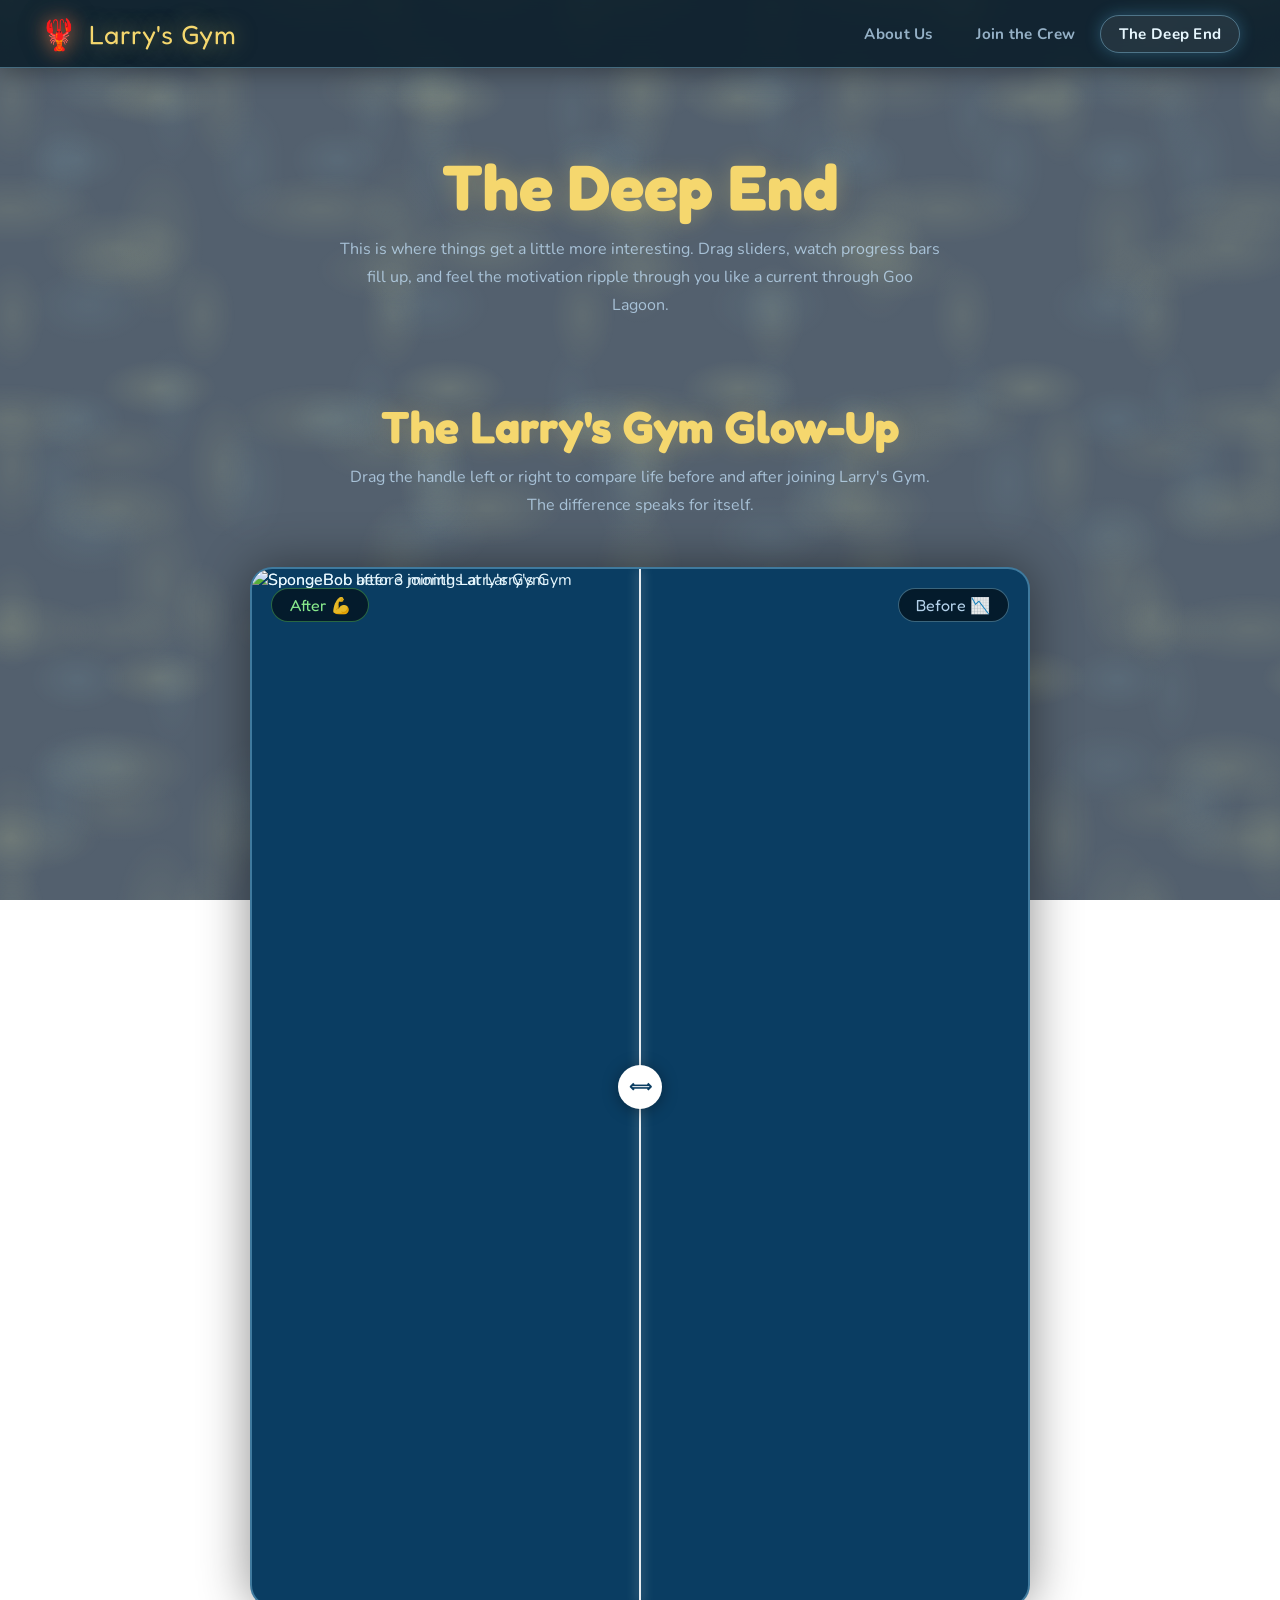
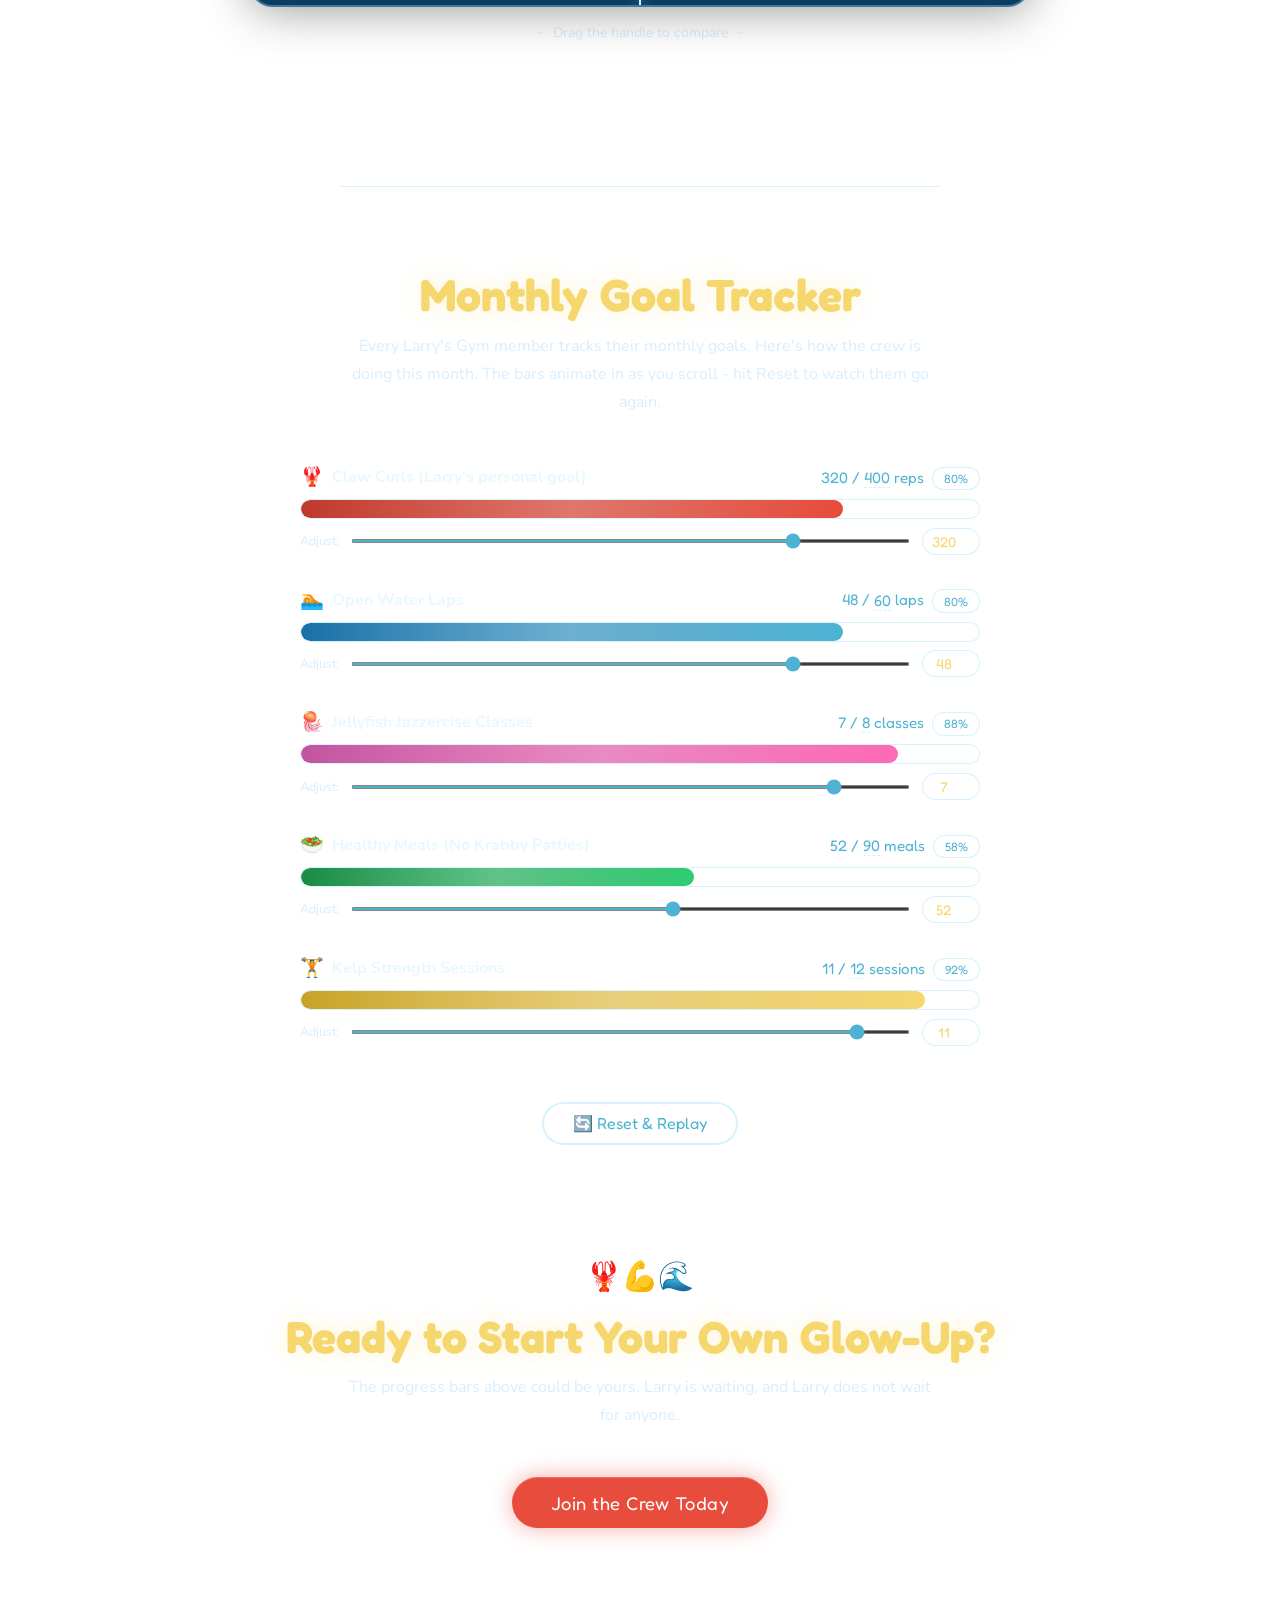
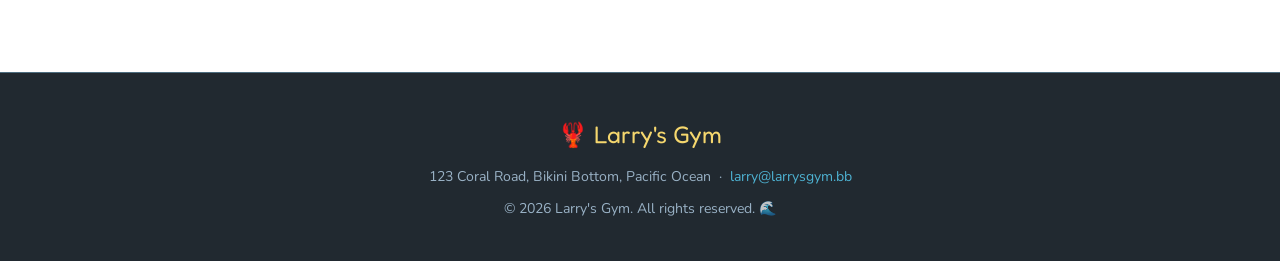
==== creativity.html @ 689e63f1 "Add files via upload" ====
<!DOCTYPE html>
<html lang="en">
<head>
  <meta charset="UTF-8">
  <meta name="viewport" content="width=device-width, initial-scale=1.0">
  <title>The Deep End: Larry's Gym</title>
  <link rel="stylesheet" href="styles.css">

  <!-- A couple of extra styles that only apply to this page -->
  <style>
    /* Workout-of-the-day card that pops in */
    .wod-card {
      background: var(--bubble-fill);
      border: 1px solid var(--bubble-border);
      border-radius: 20px;
      padding: 2rem;
      text-align: center;
      backdrop-filter: blur(12px);
      max-width: 500px;
      margin: 0 auto;
      transition: all 0.4s ease;
    }

    .wod-exercise {
      font-family: 'Fredoka One', cursive;
      font-size: 2rem;
      color: var(--sandy);
      margin: 1rem 0 0.5rem;
      text-shadow: 0 0 20px rgba(245,215,110,0.3);
    }

    .wod-desc {
      color: var(--text-muted);
      font-size: 0.95rem;
      line-height: 1.7;
    }

    .wod-reps {
      display: inline-block;
      margin-top: 0.75rem;
      padding: 0.4rem 1.4rem;
      border-radius: 50px;
      background: rgba(192,57,43,0.2);
      border: 1px solid rgba(231,76,60,0.4);
      color: var(--coral-soft);
      font-family: 'Fredoka One', cursive;
      font-size: 1rem;
    }

    /* Spinning Larry loader for the WOD reveal */
    .wod-loader {
      font-size: 3rem;
      animation: lobsterSpin 0.8s linear;
    }

    @keyframes lobsterSpin {
      from { transform: rotate(0deg); }
      to   { transform: rotate(360deg); }
    }

    /* Drag instruction text below the slider */
    .drag-hint {
      text-align: center;
      color: var(--text-muted);
      font-size: 0.88rem;
      margin-top: 1rem;
    }

    /* Section divider between the two features */
    .feature-divider {
      border: none;
      border-top: 1px solid var(--bubble-border);
      margin: 4rem auto;
      max-width: 600px;
    }
  </style>
</head>
<body>

  <!-- Caustic backwash overlay - same on every page -->
  <div class="caustic-layer" aria-hidden="true"></div>

  <!-- More jellyfish on the creativity page - it's the fun page, after all -->
  <div class="jellyfish-container" aria-hidden="true">

    <div class="jelly" style="left: 5%; animation-duration: 17s; animation-delay: 1s;">
      <svg width="48" height="76" viewBox="0 0 48 76" fill="none">
        <ellipse cx="24" cy="22" rx="21" ry="21" fill="rgba(255,105,180,0.25)" stroke="rgba(255,150,210,0.4)" stroke-width="1.2"/>
        <ellipse cx="17" cy="14" rx="8" ry="6" fill="rgba(255,180,220,0.16)" transform="rotate(-15 17 14)"/>
        <path d="M12 41 Q9  54 11 68" stroke="rgba(255,105,180,0.5)" stroke-width="1.2" fill="none" stroke-linecap="round"/>
        <path d="M17 43 Q14 57 16 73" stroke="rgba(255,130,200,0.4)" stroke-width="1.2" fill="none" stroke-linecap="round"/>
        <path d="M24 44 Q24 58 24 74" stroke="rgba(255,105,180,0.5)" stroke-width="1.2" fill="none" stroke-linecap="round"/>
        <path d="M31 43 Q34 57 32 73" stroke="rgba(255,130,200,0.4)" stroke-width="1.2" fill="none" stroke-linecap="round"/>
        <path d="M36 41 Q39 54 37 68" stroke="rgba(255,105,180,0.5)" stroke-width="1.2" fill="none" stroke-linecap="round"/>
      </svg>
    </div>

    <div class="jelly" style="left: 55%; animation-duration: 13s; animation-delay: 5s;">
      <svg width="66" height="104" viewBox="0 0 66 104" fill="none">
        <ellipse cx="33" cy="30" rx="30" ry="30" fill="rgba(100,180,255,0.2)" stroke="rgba(140,200,255,0.35)" stroke-width="1.5"/>
        <ellipse cx="23" cy="20" rx="12" ry="9" fill="rgba(180,220,255,0.12)" transform="rotate(-15 23 20)"/>
        <path d="M16 58 Q12 75 14 95"  stroke="rgba(100,180,255,0.45)" stroke-width="1.4" fill="none" stroke-linecap="round"/>
        <path d="M24 61 Q20 79 22 100" stroke="rgba(120,195,255,0.38)" stroke-width="1.4" fill="none" stroke-linecap="round"/>
        <path d="M33 62 Q33 80 33 102" stroke="rgba(100,180,255,0.45)" stroke-width="1.4" fill="none" stroke-linecap="round"/>
        <path d="M42 61 Q46 79 44 100" stroke="rgba(120,195,255,0.38)" stroke-width="1.4" fill="none" stroke-linecap="round"/>
        <path d="M50 58 Q54 75 52 95"  stroke="rgba(100,180,255,0.45)" stroke-width="1.4" fill="none" stroke-linecap="round"/>
      </svg>
    </div>

    <div class="jelly" style="left: 82%; animation-duration: 19s; animation-delay: 9s;">
      <svg width="40" height="62" viewBox="0 0 40 62" fill="none">
        <ellipse cx="20" cy="18" rx="18" ry="18" fill="rgba(180,120,255,0.22)" stroke="rgba(200,150,255,0.38)" stroke-width="1"/>
        <path d="M10 34 Q7  45 9  58"  stroke="rgba(180,120,255,0.48)" stroke-width="1" fill="none" stroke-linecap="round"/>
        <path d="M15 36 Q12 48 14 61" stroke="rgba(195,140,255,0.4)" stroke-width="1" fill="none" stroke-linecap="round"/>
        <path d="M20 37 Q20 49 20 62" stroke="rgba(180,120,255,0.48)" stroke-width="1" fill="none" stroke-linecap="round"/>
        <path d="M25 36 Q28 48 26 61" stroke="rgba(195,140,255,0.4)" stroke-width="1" fill="none" stroke-linecap="round"/>
        <path d="M30 34 Q33 45 31 58" stroke="rgba(180,120,255,0.48)" stroke-width="1" fill="none" stroke-linecap="round"/>
      </svg>
    </div>

    <div class="jelly" style="left: 28%; animation-duration: 22s; animation-delay: 14s;">
      <svg width="32" height="50" viewBox="0 0 32 50" fill="none">
        <ellipse cx="16" cy="14" rx="14" ry="14" fill="rgba(255,160,80,0.18)" stroke="rgba(255,190,120,0.32)" stroke-width="1"/>
        <path d="M8  27 Q6  36 7  46"  stroke="rgba(255,160,80,0.42)" stroke-width="1" fill="none" stroke-linecap="round"/>
        <path d="M12 28 Q10 38 12 48" stroke="rgba(255,175,100,0.35)" stroke-width="1" fill="none" stroke-linecap="round"/>
        <path d="M16 29 Q16 39 16 49" stroke="rgba(255,160,80,0.42)" stroke-width="1" fill="none" stroke-linecap="round"/>
        <path d="M20 28 Q22 38 20 48" stroke="rgba(255,175,100,0.35)" stroke-width="1" fill="none" stroke-linecap="round"/>
        <path d="M24 27 Q26 36 25 46" stroke="rgba(255,160,80,0.42)" stroke-width="1" fill="none" stroke-linecap="round"/>
      </svg>
    </div>

  </div>


  <!-- ===== NAVIGATION ===== -->
  <!-- "The Deep End" is the active page -->
  <nav class="navbar" aria-label="Main navigation">
    <a href="index.html" class="nav-logo" aria-label="Larry's Gym Home">
      <span class="nav-lobster" aria-hidden="true">🦞</span>
      Larry's Gym
    </a>
    <ul class="nav-links" role="list">
      <li><a href="index.html">About Us</a></li>
      <li><a href="registration.html">Join the Crew</a></li>
      <li><a href="creativity.html" class="active" aria-current="page">The Deep End</a></li>
    </ul>
  </nav>


  <main>

    <!-- Page header -->
    <section class="page-section" style="padding-bottom: 1rem; text-align: center;">
      
      <h1 class="section-title" style="font-size: clamp(2.4rem, 6vw, 4rem);">
        The Deep End
      </h1>
      <p class="section-desc">
        This is where things get a little more interesting. Drag sliders, 
        watch progress bars fill up, and feel the motivation ripple through you 
        like a current through Goo Lagoon.
      </p>
    </section>


    <!-- =====================================================
         FEATURE 1: BEFORE & AFTER COMPARISON SLIDER
         
         A draggable divider splits the view between a "before"
         image (out-of-shape fish) and an "after" image (ripped 
         fish post-Larry's-Gym). The user drags the handle to 
         reveal more of one side or the other.
         
         JavaScript handles: mousedown/touchstart events on the 
         container, calculating the cursor X position as a percent 
         of container width, and updating the clip-path on the 
         "after" panel in real time.
         ===================================================== -->
    <section class="page-section" style="padding-top: 1rem;">
      <div class="comparison-section" aria-label="Before and after comparison slider">

        
        <h2 class="section-title">The Larry's Gym Glow-Up</h2>
        <p class="section-desc">
          Drag the handle left or right to compare life before and after 
          joining Larry's Gym. The difference speaks for itself.
        </p>

        <!-- The comparison container - JS listens to mouse/touch events on this -->
        <div class="comparison-container" id="comparison-container"
          role="img"
          aria-label="Before and after gym transformation. Drag the handle to compare">

          <!-- BEFORE - full background, always visible underneath the after panel -->
          <div class="comparison-panel-before">
            <img src="images/before.png"
              alt="SpongeBob before joining Larry's Gym"
              draggable="false">
          </div>

          <!-- AFTER - overlays from the left; JS adjusts its width and the img's
               pixel width to the container's full width so it never squishes -->
          <div class="comparison-panel-after" id="panel-after">
            <img src="images/after.png"
              id="after-img"
              alt="SpongeBob after 3 months at Larry's Gym"
              draggable="false">
          </div>

          <!-- Labels: after=left (revealed side), before=right (hidden side) -->
          <span class="compare-label label-after"  aria-hidden="true">After 💪</span>
          <span class="compare-label label-before" aria-hidden="true">Before 📉</span>

          <!-- Zero-width handle div - the visible line and circle come from
               ::before and the child .compare-grip respectively -->
          <div class="compare-handle" id="compare-handle" aria-hidden="true">
            <div class="compare-grip">⟺</div>
          </div>

        </div><!-- end .comparison-container -->

        <p class="drag-hint" aria-hidden="true">
          ← Drag the handle to compare →
        </p>

      </div>
    </section>


    <hr class="feature-divider" aria-hidden="true">


    <!-- =====================================================
         FEATURE 2: ANIMATED PROGRESS TRACKER
         
         A set of goal-tracking progress bars that animate in 
         when the user scrolls them into view (IntersectionObserver).
         
         Each bar represents a monthly fitness goal for a 
         fictional gym member. The fill transitions from 0% to 
         the target percentage using CSS transitions triggered 
         by a JS class toggle.
         
         There's also a "Reset & Replay" button that clears the 
         bars back to 0 and re-triggers the animation - this is 
         required to demonstrate DOM manipulation and loops.
         ===================================================== -->
    <section class="page-section" style="padding-top: 1rem;">

      
      <h2 class="section-title">Monthly Goal Tracker</h2>
      <p class="section-desc">
        Every Larry's Gym member tracks their monthly goals. Here's how 
        the crew is doing this month. The bars animate in as you scroll - 
        hit Reset to watch them go again.
      </p>

      <!-- JS builds all the progress items dynamically from the goals array
           in creativity.js. Each item gets a bar, a slider, and a number input.
           We just need an empty container and the reset button here. -->
      <div class="progress-container" id="progress-container">
        <!-- Items injected here by creativity.js -->

        <div style="text-align: center; margin-top: 1rem;">
          <button class="restart-btn" id="reset-progress"
            aria-label="Reset all goals to zero and replay the animation">
            🔄 Reset &amp; Replay
          </button>
        </div>

      </div><!-- end .progress-container -->

    </section>


    <!-- A little call-to-action at the bottom of the fun page -->
    <section class="page-section" style="text-align: center; padding-top: 2rem;">
      <p style="font-size: 1.8rem; margin-bottom: 0.8rem;" aria-hidden="true">🦞💪🌊</p>
      <h2 class="section-title">Ready to Start Your Own Glow-Up?</h2>
      <p class="section-desc">
        The progress bars above could be yours. Larry is waiting, and Larry does not wait for anyone.
      </p>
      <a href="registration.html" class="btn-primary">Join the Crew Today</a>
    </section>

  </main>


  <!-- ===== FOOTER ===== -->
  <footer>
    <p class="footer-brand">🦞 Larry's Gym</p>
    <p>123 Coral Road, Bikini Bottom, Pacific Ocean &nbsp;·&nbsp;
       <a href="mailto:larry@larrysgym.bb">larry@larrysgym.bb</a>
    </p>
    <p style="margin-top: 0.4rem;">© 2026 Larry's Gym. All rights reserved. 🌊</p>
  </footer>

  <!-- External script handles the comparison slider and progress bars -->
  <script src="creativity.js"></script>

</body>
</html>
---- styles.css ----
/* ============================================================
   Larry's Gym — Main Stylesheet
   CST 2309 Final Project | Wireframe Version
   
   Bikini Bottom's most beloved gym, brought to the web.
   Built around an underwater aesthetic: deep blues, sandy
   yellows, coral reds, and that famous SpongeBob shimmer.
   ============================================================ */

/* Google Fonts — Fredoka One is round & bubbly (perfect for
   a gym that lives on the ocean floor), Nunito keeps body
   text friendly and easy to read */
@import url('https://fonts.googleapis.com/css2?family=Fredoka+One&family=Nunito:wght@400;600;700;800&display=swap');

/* ---- CSS Variables (our color palette) ---- */
:root {
  --ocean-dark:    #041824;
  --ocean-mid:     #0a3d62;
  --ocean-blue:    #1a6fa8;
  --ocean-glow:    #4eb3d3;
  --ocean-surface: #0d5b8a;

  /* Bubble effect colors — glassy, translucent */
  --bubble-fill:   rgba(255, 255, 255, 0.07);
  --bubble-border: rgba(150, 220, 255, 0.38);
  --bubble-glow:   rgba(100, 200, 255, 0.28);

  /* Sandy seafloor tones */
  --sandy:         #f5d76e;
  --sandy-dark:    #c9a227;

  /* Larry's signature lobster red + coral accent */
  --larry-red:     #c0392b;
  --coral:         #e74c3c;
  --coral-soft:    #ff8a65;

  /* Kelp green for accents & progress bars */
  --kelp:          #27ae60;
  --kelp-light:    #2ecc71;

  /* Jellyfish pink for the floating decorations */
  --jelly-pink:    #ff69b4;

  /* Text */
  --text-light:    #e8f8ff;
  --text-muted:    rgba(200, 230, 255, 0.72);

  --nav-h: 68px;
}

/* ---- Reset ---- */
*, *::before, *::after {
  margin: 0;
  padding: 0;
  box-sizing: border-box;
}

/* ---- Base body — background.jpg is the SpongeBob underwater pattern ---- */
body {
  font-family: 'Nunito', sans-serif;
  /* The background image tiles/covers the whole page */
  background: url('images/background.jpg') center / cover fixed;
  color: var(--text-light);
  min-height: 100vh;
  overflow-x: hidden;
  position: relative;
}

/* Dark blue overlay so the bright background doesn't fight the text.
   Tinted blue to keep the underwater feel alive. */
body::before {
  content: '';
  position: fixed;
  inset: 0;
  background: rgba(2, 22, 42, 0.68);
  z-index: -3;
}

/* =============================================================
   CAUSTIC LIGHT ("BACKWASH") OVERLAY
   Toned down slightly since the background image already
   provides the underwater atmosphere.
   ============================================================= */
.caustic-layer {
  position: fixed;
  inset: 0;
  pointer-events: none;
  z-index: -1;
  overflow: hidden;
}

/* First layer — warm yellow caustic spots */
.caustic-layer::before {
  content: '';
  position: absolute;
  inset: -60%;
  background-image:
    radial-gradient(ellipse 90px 45px,  rgba(255, 255, 170, 0.12) 0%, transparent 65%),
    radial-gradient(ellipse 55px 110px, rgba(255, 255, 170, 0.08) 0%, transparent 65%),
    radial-gradient(ellipse 120px 60px, rgba(255, 255, 170, 0.10) 0%, transparent 65%),
    radial-gradient(ellipse 70px 130px, rgba(255, 255, 170, 0.07) 0%, transparent 65%),
    radial-gradient(ellipse 140px 55px, rgba(255, 255, 170, 0.09) 0%, transparent 65%),
    radial-gradient(ellipse 50px 85px,  rgba(255, 255, 170, 0.08) 0%, transparent 65%),
    radial-gradient(ellipse 100px 50px, rgba(255, 255, 170, 0.06) 0%, transparent 65%);
  background-size:
    290px 290px, 210px 370px, 370px 260px,
    240px 340px, 310px 210px, 190px 300px, 260px 180px;
  background-position:
    8%  12%, 42% 28%, 74%  8%,
    22% 58%, 62% 72%, 84% 42%, 50% 90%;
  animation: causticDrift 16s ease-in-out infinite alternate;
}

/* Second layer — cool blue caustic spots (layered for depth) */
.caustic-layer::after {
  content: '';
  position: absolute;
  inset: -60%;
  background-image:
    radial-gradient(ellipse 75px 50px,  rgba(180, 240, 255, 0.07) 0%, transparent 65%),
    radial-gradient(ellipse 60px 100px, rgba(180, 240, 255, 0.05) 0%, transparent 65%),
    radial-gradient(ellipse 95px 60px,  rgba(180, 240, 255, 0.06) 0%, transparent 65%),
    radial-gradient(ellipse 45px 90px,  rgba(180, 240, 255, 0.04) 0%, transparent 65%);
  background-size: 260px 260px, 190px 320px, 340px 230px, 200px 290px;
  background-position: 28% 18%, 64% 52%, 14% 68%, 78% 30%;
  animation: causticDrift 11s ease-in-out infinite alternate-reverse;
}

@keyframes causticDrift {
  0%   { transform: translate(0,     0)    rotate(0deg);    }
  20%  { transform: translate(-1.5%, 1.2%) rotate( 0.4deg); }
  40%  { transform: translate( 1.2%,-1.8%) rotate(-0.3deg); }
  60%  { transform: translate(-0.8%, 2.1%) rotate( 0.6deg); }
  80%  { transform: translate( 1.8%,-0.9%) rotate(-0.5deg); }
  100% { transform: translate(-1%,   1.5%) rotate( 0.3deg); }
}

/* =============================================================
   JELLYFISH — floating background decorations
   Each jellyfish rises from the bottom at a different speed
   and horizontal position for a natural, scattered look.
   ============================================================= */
.jellyfish-container {
  position: fixed;
  inset: 0;
  pointer-events: none;
  z-index: 0;
  overflow: hidden;
}

.jelly {
  position: absolute;
  bottom: -150px;
  opacity: 0;
  animation: jellyFloat linear infinite;
}

.jelly svg {
  filter: drop-shadow(0 0 10px var(--jelly-pink));
  animation: jellyPulse ease-in-out infinite;
}

/* Each jelly gets a unique speed/delay/position via inline style */
@keyframes jellyFloat {
  0%   { transform: translateY(0)    translateX(0);    opacity: 0;   }
  5%   {                                               opacity: 0.65;}
  25%  { transform: translateY(-25vh) translateX(18px);              }
  50%  { transform: translateY(-50vh) translateX(-12px);             }
  75%  { transform: translateY(-75vh) translateX(15px);              }
  95%  {                                               opacity: 0.5; }
  100% { transform: translateY(-110vh) translateX(0);  opacity: 0;   }
}

/* The bell of the jellyfish gently contracts */
@keyframes jellyPulse {
  0%, 100% { transform: scaleY(1);    }
  50%       { transform: scaleY(0.88);}
}

/* ---- NAVIGATION ---- */
.navbar {
  position: fixed;
  top: 0;
  left: 0;
  right: 0;
  height: var(--nav-h);
  background: rgba(4, 24, 36, 0.82);
  backdrop-filter: blur(14px);
  -webkit-backdrop-filter: blur(14px);
  border-bottom: 1px solid var(--bubble-border);
  display: flex;
  align-items: center;
  justify-content: space-between;
  padding: 0 2.5rem;
  z-index: 200;
  box-shadow: 0 4px 24px rgba(0, 0, 0, 0.35);
}

.nav-logo {
  display: flex;
  align-items: center;
  gap: 0.65rem;
  text-decoration: none;
  color: var(--sandy);
  font-family: 'Fredoka One', cursive;
  font-size: 1.65rem;
  letter-spacing: 0.5px;
  text-shadow: 0 0 22px rgba(245, 215, 110, 0.5);
}

/* Larry the Lobster emoji bounces gently */
.nav-lobster {
  font-size: 1.9rem;
  filter: drop-shadow(0 0 8px rgba(192, 57, 43, 0.6));
  display: inline-block;
  animation: lobsterBounce 3.5s ease-in-out infinite;
}

@keyframes lobsterBounce {
  0%, 100% { transform: translateY(0)   rotate(-6deg); }
  50%       { transform: translateY(-4px) rotate( 6deg); }
}

.nav-links {
  display: flex;
  gap: 0.4rem;
  list-style: none;
}

.nav-links a {
  color: var(--text-muted);
  text-decoration: none;
  font-weight: 700;
  font-size: 0.95rem;
  padding: 0.5rem 1.1rem;
  border-radius: 50px;
  border: 1px solid transparent;
  transition: all 0.3s ease;
  letter-spacing: 0.3px;
}

.nav-links a:hover,
.nav-links a.active {
  color: var(--text-light);
  border-color: var(--bubble-border);
  background: var(--bubble-fill);
  box-shadow: 0 0 16px var(--bubble-glow);
}

/* ---- MAIN WRAPPER ---- */
main {
  position: relative;
  z-index: 1;
  padding-top: var(--nav-h);
}

/* ---- HERO SECTION ---- */
.hero {
  min-height: 88vh;
  display: flex;
  flex-direction: column;
  align-items: center;
  justify-content: center;
  text-align: center;
  padding: 4rem 2rem 5rem;
  position: relative;
}

.hero-eyebrow {
  font-family: 'Fredoka One', cursive;
  font-size: 1.15rem;
  color: var(--ocean-glow);
  letter-spacing: 2px;
  margin-bottom: 0.75rem;
  text-shadow: 0 0 20px rgba(78, 179, 211, 0.5);
}

.hero-title {
  font-family: 'Fredoka One', cursive;
  font-size: clamp(3.8rem, 9vw, 7.5rem);
  line-height: 0.95;
  color: var(--sandy);
  text-shadow:
    0 0 50px rgba(245, 215, 110, 0.45),
    4px  4px 0 rgba(201, 162, 39,  0.8),
    8px  8px 0 rgba(140, 110, 15,  0.45),
    12px 12px 0 rgba(80,  60,  5,  0.2);
  margin-bottom: 1.2rem;
  letter-spacing: 1px;
}

.hero-sub {
  font-size: clamp(1rem, 2.5vw, 1.25rem);
  color: var(--text-muted);
  max-width: 580px;
  margin: 0 auto 2.5rem;
  line-height: 1.85;
}

.hero-buttons {
  display: flex;
  gap: 1rem;
  flex-wrap: wrap;
  justify-content: center;
}

/* ---- BUTTONS ---- */
.btn-primary {
  display: inline-block;
  padding: 0.9rem 2.4rem;
  background: var(--coral);
  color: #fff;
  font-family: 'Fredoka One', cursive;
  font-size: 1.15rem;
  letter-spacing: 0.5px;
  text-decoration: none;
  border: none;
  border-radius: 50px;
  cursor: pointer;
  transition: all 0.3s ease;
  box-shadow:
    0 0 22px rgba(231, 76, 60, 0.45),
    inset 0 1px 0 rgba(255, 255, 255, 0.18);
}

.btn-primary:hover {
  transform: translateY(-3px) scale(1.03);
  box-shadow: 0 10px 32px rgba(231, 76, 60, 0.55);
  background: #e85c4a;
}

.btn-secondary {
  display: inline-block;
  padding: 0.85rem 2rem;
  background: var(--bubble-fill);
  color: var(--text-light);
  font-family: 'Fredoka One', cursive;
  font-size: 1.1rem;
  text-decoration: none;
  border: 2px solid var(--bubble-border);
  border-radius: 50px;
  cursor: pointer;
  transition: all 0.3s ease;
  backdrop-filter: blur(6px);
}

.btn-secondary:hover {
  transform: translateY(-3px);
  background: rgba(78, 179, 211, 0.14);
  border-color: var(--ocean-glow);
  box-shadow: 0 0 22px var(--bubble-glow);
}

/* ---- SECTIONS ---- */
.page-section {
  padding: 5rem 2rem;
  max-width: 1200px;
  margin: 0 auto;
  position: relative;
}

.section-label {
  font-family: 'Fredoka One', cursive;
  font-size: 0.9rem;
  color: var(--ocean-glow);
  letter-spacing: 3px;
  text-align: center;
  text-transform: uppercase;
  margin-bottom: 0.4rem;
  opacity: 0.8;
}

.section-title {
  font-family: 'Fredoka One', cursive;
  font-size: clamp(2rem, 4vw, 2.8rem);
  color: var(--sandy);
  text-align: center;
  margin-bottom: 0.6rem;
  text-shadow: 0 0 24px rgba(245, 215, 110, 0.3);
}

.section-desc {
  text-align: center;
  color: var(--text-muted);
  font-size: 1rem;
  max-width: 600px;
  margin: 0 auto 3rem;
  line-height: 1.75;
}

/* Wavy separator */
.wave-sep {
  text-align: center;
  color: var(--bubble-border);
  font-size: 1.4rem;
  letter-spacing: 6px;
  margin: 0 auto 1.5rem;
  user-select: none;
}

/* ---- CARDS ---- */
.card-grid {
  display: grid;
  grid-template-columns: repeat(auto-fit, minmax(240px, 1fr));
  gap: 1.4rem;
}

.card {
  background: var(--bubble-fill);
  border: 1px solid var(--bubble-border);
  border-radius: 20px;
  padding: 2rem 1.75rem;
  backdrop-filter: blur(10px);
  -webkit-backdrop-filter: blur(10px);
  position: relative;
  overflow: hidden;
  transition: transform 0.3s ease, box-shadow 0.3s ease, border-color 0.3s ease;
}

/* Decorative bubble in the corner of each card */
.card::before {
  content: '';
  position: absolute;
  top: -35px;
  right: -35px;
  width: 90px;
  height: 90px;
  border-radius: 50%;
  border: 1px solid var(--bubble-border);
  opacity: 0.45;
}

.card::after {
  content: '';
  position: absolute;
  top: -15px;
  right: -15px;
  width: 45px;
  height: 45px;
  border-radius: 50%;
  border: 1px solid var(--bubble-border);
  opacity: 0.3;
}

.card:hover {
  transform: translateY(-8px);
  border-color: rgba(200, 240, 255, 0.55);
  box-shadow: 0 16px 44px rgba(0, 0, 0, 0.3), 0 0 32px var(--bubble-glow);
}

.card-icon {
  font-size: 2.8rem;
  margin-bottom: 1rem;
  display: block;
  filter: drop-shadow(0 2px 8px rgba(0,0,0,0.3));
}

.card h3 {
  font-family: 'Fredoka One', cursive;
  font-size: 1.35rem;
  color: var(--ocean-glow);
  margin-bottom: 0.65rem;
}

.card p {
  color: var(--text-muted);
  line-height: 1.75;
  font-size: 0.92rem;
}

/* ---- STAFF CARDS ---- */
.staff-grid {
  display: grid;
  grid-template-columns: repeat(auto-fit, minmax(210px, 1fr));
  gap: 1.4rem;
}

.staff-card {
  background: var(--bubble-fill);
  border: 1px solid var(--bubble-border);
  border-radius: 20px;
  padding: 2rem 1.5rem;
  text-align: center;
  backdrop-filter: blur(10px);
  transition: transform 0.3s ease, box-shadow 0.3s ease;
}

.staff-card:hover {
  transform: translateY(-6px);
  box-shadow: 0 12px 36px rgba(0, 0, 0, 0.3);
}

.staff-avatar {
  width: 96px;
  height: 96px;
  border-radius: 50%;
  margin: 0 auto 1rem;
  background: rgba(10, 61, 98, 0.7);
  border: 3px solid var(--larry-red);
  box-shadow: 0 0 22px rgba(192, 57, 43, 0.4);
  display: flex;
  align-items: center;
  justify-content: center;
  font-size: 3.2rem;
}

.staff-card h3 {
  font-family: 'Fredoka One', cursive;
  color: var(--ocean-glow);
  font-size: 1.25rem;
  margin-bottom: 0.3rem;
}

.staff-role {
  color: var(--sandy);
  font-size: 0.8rem;
  font-weight: 700;
  letter-spacing: 1.2px;
  text-transform: uppercase;
  margin-bottom: 0.75rem;
}

.staff-card p {
  color: var(--text-muted);
  font-size: 0.88rem;
  line-height: 1.65;
}

/* ---- GALLERY PLACEHOLDERS ---- */
.gallery-grid {
  display: grid;
  grid-template-columns: repeat(auto-fit, minmax(200px, 1fr));
  gap: 1.2rem;
}

.gallery-item {
  background: var(--bubble-fill);
  border: 1px dashed var(--bubble-border);
  border-radius: 16px;
  min-height: 160px;
  display: flex;
  flex-direction: column;
  align-items: center;
  justify-content: center;
  gap: 0.6rem;
  color: var(--text-muted);
  font-size: 0.88rem;
  text-align: center;
  padding: 1rem;
}

.gallery-item span:first-child { font-size: 3.5rem; }

/* Gallery images are clickable to enlarge */
.gallery-item img {
  cursor: zoom-in;
  transition: transform 0.25s ease, box-shadow 0.25s ease;
}

.gallery-item img:hover {
  transform: scale(1.03);
  box-shadow: 0 8px 30px rgba(0, 0, 0, 0.5);
}

/* Lightbox overlay */
.lightbox-overlay {
  display: none;
  position: fixed;
  inset: 0;
  background: rgba(0, 0, 0, 0.92);
  z-index: 500;
  align-items: center;
  justify-content: center;
  cursor: zoom-out;
  padding: 2rem;
}

.lightbox-overlay.open { display: flex; }

.lightbox-overlay img {
  max-width: 90vw;
  max-height: 88vh;
  object-fit: contain;
  border-radius: 14px;
  box-shadow: 0 0 80px rgba(0, 0, 0, 0.8);
  cursor: default;
}

.lightbox-close {
  position: absolute;
  top: 1.2rem;
  right: 1.8rem;
  background: none;
  border: none;
  color: rgba(255, 255, 255, 0.8);
  font-size: 2.8rem;
  line-height: 1;
  cursor: pointer;
  transition: color 0.2s;
}

.lightbox-close:hover { color: #fff; }

/* ======================================================
   REGISTRATION FORM — BIG BUBBLE + INNER BUBBLES
   
   The outer container is one large rounded bubble shape —
   thick glassy border, shine highlight at the top, the 
   whole thing. Inside it, every single field group sits in
   its own smaller bubble. The label lives at the top of 
   that inner bubble, and the input sits below it with just
   a faint separator line. Hover/focus on a field-bubble 
   makes it glow like bioluminescence.
   ====================================================== */

/* THE BIG CIRCULAR BUBBLE — the whole form lives inside a perfect circle.
   Upsized so there's comfortable breathing room for all fields. */
.form-bubble-wrap {
  width: min(1000px, 94vw); /* Widened to ensure the oval has room for the content */
  border-radius: 50%; /* This creates the perfect oval/ellipse when width and height differ */
  overflow: hidden;
  /* Increased horizontal padding so form fields and errors don't hit the curved edges */
  padding: 7rem 15rem; 
  background: rgba(8, 38, 68, 0.62);
  border: 2.5px solid rgba(160, 230, 255, 0.52);
  margin: 0 auto;
  backdrop-filter: blur(28px);
  -webkit-backdrop-filter: blur(28px);
  position: relative;
  box-shadow:
    0 30px 80px rgba(0, 0, 0, 0.45),
    0 0 70px rgba(78, 179, 211, 0.14),
    inset 0 4px 0 rgba(255, 255, 255, 0.16),
    inset 0 -4px 0 rgba(100, 200, 255, 0.09);
}

/* Adjusted the top-left glare to follow the new sweeping curve of the oval */
.form-bubble-wrap::before {
  content: '';
  position: absolute;
  top: 45px;
  left: 100px;
  width: 220px;
  height: 70px;
  background: radial-gradient(
    ellipse,
    rgba(255, 255, 255, 0.22) 0%,
    transparent 68%
  );
  border-radius: 50%;
  transform: rotate(-12deg);
  pointer-events: none;
}

/* Adjusted the bottom-right glare for the oval */
.form-bubble-wrap::after {
  content: '';
  position: absolute;
  bottom: 45px;
  right: 100px;
  width: 90px;
  height: 40px;
  background: radial-gradient(
    ellipse,
    rgba(100, 200, 255, 0.14) 0%,
    transparent 70%
  );
  border-radius: 50%;
  pointer-events: none;
}

@keyframes bubbleFloat {
  0%, 100% { transform: translateY(0) scale(1);    }
  50%       { transform: translateY(-8px) scale(1.02); }
}
/* Form title area — compact so everything fits in the circle */
.form-header {
  margin-bottom: 1.2rem;
  text-align: center;
}

.form-header h2 {
  font-family: 'Fredoka One', cursive;
  font-size: 1.6rem;
  color: var(--sandy);
  text-shadow: 0 0 24px rgba(245, 215, 110, 0.3);
  margin-bottom: 0.2rem;
}

.form-header p {
  color: var(--text-muted);
  font-size: 0.82rem;
}

/* ---- THE INNER FIELD ITEMS ---- */
/* Each label + input pair. No wrapper bubble — the inputs
   themselves are the circles now. */
.form-field {
  margin-bottom: 0.75rem;
}

.form-field label {
  display: block;
  font-weight: 700;
  color: var(--ocean-glow);
  font-size: 0.8rem;
  letter-spacing: 0.3px;
  margin-bottom: 0.28rem;
  padding-left: 0.9rem;
}

/* Pill/circle inputs — each field is its own little bubble */
.bubble-input,
.bubble-select {
  width: 100%;
  padding: 0.62rem 1.2rem;
  background: rgba(255, 255, 255, 0.09);
  border: 1.5px solid rgba(140, 215, 255, 0.38);
  border-radius: 50px;   /* Full pill = circle bubble shape */
  color: var(--text-light);
  font-family: 'Nunito', sans-serif;
  font-size: 0.92rem;
  outline: none;
  transition: border-color 0.3s, background 0.3s, box-shadow 0.3s;
}

.bubble-input::placeholder {
  color: rgba(180, 220, 255, 0.35);
}

.bubble-input:focus,
.bubble-select:focus {
  border-color: var(--ocean-glow);
  background: rgba(255, 255, 255, 0.14);
  box-shadow: 0 0 20px rgba(78, 179, 211, 0.28), 0 0 0 3px rgba(78, 179, 211, 0.1);
}

.bubble-select {
  cursor: pointer;
  appearance: none;
  -webkit-appearance: none;
  background-image: url("data:image/svg+xml,%3Csvg xmlns='http://www.w3.org/2000/svg' width='12' height='8' viewBox='0 0 12 8'%3E%3Cpath d='M1 1l5 5 5-5' stroke='%234eb3d3' stroke-width='2' fill='none' stroke-linecap='round'/%3E%3C/svg%3E");
  background-repeat: no-repeat;
  background-position: right 1.2rem center;
  background-color: rgba(10, 55, 90, 0.7);
  padding-right: 2.8rem;
}

.bubble-select option {
  background: #0a3d62;
  color: var(--text-light);
}

/* Textarea keeps rounded corners (can't be a full pill and still scroll) */
.bubble-textarea {
  width: 100%;
  padding: 0.65rem 1.2rem;
  background: rgba(255, 255, 255, 0.09);
  border: 1.5px solid rgba(140, 215, 255, 0.38);
  border-radius: 22px;
  color: var(--text-light);
  font-family: 'Nunito', sans-serif;
  font-size: 0.92rem;
  resize: vertical;
  min-height: 72px;
  outline: none;
  transition: border-color 0.3s, background 0.3s, box-shadow 0.3s;
}

.bubble-textarea::placeholder { color: rgba(180, 220, 255, 0.35); }

.bubble-textarea:focus {
  border-color: var(--ocean-glow);
  background: rgba(255, 255, 255, 0.14);
  box-shadow: 0 0 20px rgba(78, 179, 211, 0.28);
}

/* Focus is handled on each element above, not a wrapper */
.bubble-input:focus, .bubble-select:focus, .bubble-textarea:focus { outline: none; }

/* Two form-fields side-by-side */
.form-row {
  display: grid;
  grid-template-columns: 1fr 1fr;
  gap: 0.7rem;
}

/* Stale focus override removed — each element handles its own focus above */

/* On narrow screens the circle becomes a tall pill and fields stack */
@media (max-width: 800px) {
  .form-bubble-wrap {
    aspect-ratio: unset;
    border-radius: 50px;
    padding: 2.5rem 2rem;
    width: min(500px, 92vw);
  }
  .form-row { grid-template-columns: 1fr; }
}

/* Error messages that pop in below a field */
.field-error {
  display: none;
  color: #ff7675;
  font-size: 0.83rem;
  margin-top: 0.4rem;
  padding-left: 1.2rem;
  animation: errorSlide 0.25s ease;
}

.field-error.show {
  display: block;
}

@keyframes errorSlide {
  from { opacity: 0; transform: translateY(-4px); }
  to   { opacity: 1; transform: translateY(0);    }
}

/* The big form error summary banner */
#form-errors {
  display: none;
  background: rgba(192, 57, 43, 0.2);
  border: 1px solid rgba(231, 76, 60, 0.5);
  border-radius: 16px;
  padding: 1.2rem 1.5rem;
  margin-bottom: 1.5rem;
  color: #ff9f9f;
  font-size: 0.9rem;
}

#form-errors.show { display: block; }

#form-errors ul {
  padding-left: 1.2rem;
  margin-top: 0.4rem;
}

#form-errors li { margin-bottom: 0.3rem; }

/* Success message after submit */
#form-success {
  display: none;
  background: rgba(39, 174, 96, 0.2);
  border: 1px solid rgba(39, 174, 96, 0.5);
  border-radius: 16px;
  margin-top: 1rem;
  padding: 3rem;
  text-align: center;
  color: var(--kelp-light);
}

#form-success.show { display: block; }

#form-success h2 {
  font-family: 'Fredoka One', cursive;
  font-size: 1.8rem;
  margin-bottom: 0.5rem;
}

/* =====================================================
   CREATIVITY PAGE — THE DEEP END
   Styles for both the before/after comparison slider
   and the animated progress tracker.
   ===================================================== */

/* ---- Before/After Comparison Slider ---- */
.comparison-section {
  max-width: 780px;
  margin: 0 auto;
}

.comparison-container {
  position: relative;
  border-radius: 22px;
  overflow: hidden;
  border: 2px solid var(--bubble-border);
  box-shadow: 0 0 50px rgba(0, 0, 0, 0.45);
  cursor: ew-resize;
  user-select: none;
  touch-action: none;
  aspect-ratio: 3 / 4;   /* portrait — shows the full character height */
  background: var(--ocean-mid);
}

/* BEFORE panel — full size background, always visible */
.comparison-panel-before {
  position: absolute;
  inset: 0;
}

.comparison-panel-before img {
  width: 100%;
  height: 100%;
  object-fit: cover;
  object-position: center top;
  display: block;
  pointer-events: none;
}

/* AFTER panel — sits on top, from the LEFT edge.
   Its width (set by JS) determines how much of the after image shows.
   The image inside is always the full container width so it never squishes. */
.comparison-panel-after {
  position: absolute;
  top: 0;
  left: 0;
  bottom: 0;
  overflow: hidden;
  width: 50%;          /* JS updates this live */
}

.comparison-panel-after img {
  position: absolute;
  top: 0;
  left: 0;
  height: 100%;
  object-fit: cover;
  object-position: center top;
  display: block;
  pointer-events: none;
  /* JS sets width = container's full pixel width so the image
     never stretches or squishes as the panel resizes */
}

/* Labels pinned to left/right corners */
.compare-label {
  position: absolute;
  top: 1.2rem;
  font-family: 'Fredoka One', cursive;
  font-size: 1rem;
  padding: 0.35rem 1.1rem;
  border-radius: 50px;
  pointer-events: none;
  z-index: 20;
}

.label-before {
  right: 1.2rem;           /* before is on the right (uncovered) side */
  background: rgba(0, 0, 0, 0.55);
  backdrop-filter: blur(6px);
  color: rgba(200, 230, 255, 0.9);
  border: 1px solid var(--bubble-border);
}

.label-after {
  left: 1.2rem;            /* after is on the left (covered) side */
  background: rgba(0, 0, 0, 0.55);
  backdrop-filter: blur(6px);
  color: rgba(150, 255, 150, 0.9);
  border: 1px solid rgba(100, 220, 100, 0.4);
}

/* The vertical divider line — no width, just centered on the handle position */
.compare-handle {
  position: absolute;
  top: 0;
  bottom: 0;
  left: 50%;               /* JS updates this */
  width: 0;
  transform: translateX(-50%);
  z-index: 15;
  pointer-events: none;
}

/* Visible line drawn with a pseudo-element so it's exactly 2px,
   centered on the handle position */
.compare-handle::before {
  content: '';
  position: absolute;
  top: 0;
  bottom: 0;
  left: -1px;
  width: 2px;
  background: rgba(255, 255, 255, 0.9);
  box-shadow: 0 0 12px rgba(255, 255, 255, 0.6);
}

/* Circular drag handle centered on the divider line */
.compare-grip {
  position: absolute;
  top: 50%;
  left: 50%;
  transform: translate(-50%, -50%);
  width: 44px;
  height: 44px;
  border-radius: 50%;
  background: #fff;
  box-shadow: 0 2px 16px rgba(0, 0, 0, 0.35);
  display: flex;
  align-items: center;
  justify-content: center;
  font-size: 1rem;
  font-weight: 800;
  color: var(--ocean-mid);
  letter-spacing: -1px;
}

/* ---- Animated Progress Bars ---- */
.progress-container {
  max-width: 680px;
  margin: 0 auto;
}

.progress-item {
  margin-bottom: 2rem;
}

.progress-header {
  display: flex;
  justify-content: space-between;
  align-items: baseline;
  margin-bottom: 0.55rem;
}

.progress-name {
  font-weight: 700;
  color: var(--text-light);
  font-size: 1rem;
  display: flex;
  align-items: center;
  gap: 0.5rem;
}

.progress-name span { font-size: 1.2rem; }

.progress-stats {
  font-family: 'Fredoka One', cursive;
  font-size: 0.95rem;
  color: var(--ocean-glow);
}

/* The track — the empty bar */
.progress-track {
  height: 20px;
  background: rgba(255, 255, 255, 0.07);
  border: 1px solid var(--bubble-border);
  border-radius: 50px;
  overflow: hidden;
  position: relative;
}

/* The fill — starts at 0 and grows when JS triggers it */
.progress-fill {
  height: 100%;
  border-radius: 50px;
  width: 0%;
  transition: width 1.6s cubic-bezier(0.22, 1, 0.36, 1);
  position: relative;
  overflow: hidden;
}

/* Shimmer that runs across the fill */
.progress-fill::after {
  content: '';
  position: absolute;
  inset: 0;
  background: linear-gradient(
    90deg,
    transparent 0%,
    rgba(255, 255, 255, 0.28) 50%,
    transparent 100%
  );
  animation: shimmer 2.2s ease-in-out infinite;
}

@keyframes shimmer {
  from { transform: translateX(-100%); }
  to   { transform: translateX(200%);  }
}

/* Color themes for different progress bars */
.fill-coral    { background: linear-gradient(90deg, var(--larry-red), var(--coral)); }
.fill-kelp     { background: linear-gradient(90deg, #1a8a45, var(--kelp-light)); }
.fill-ocean    { background: linear-gradient(90deg, #1a6fa8, var(--ocean-glow)); }
.fill-sandy    { background: linear-gradient(90deg, var(--sandy-dark), var(--sandy)); }
.fill-jelly    { background: linear-gradient(90deg, #c254a0, var(--jelly-pink)); }

/* Little badge showing the percentage */
.progress-badge {
  display: inline-block;
  padding: 0.2rem 0.7rem;
  border-radius: 50px;
  font-family: 'Fredoka One', cursive;
  font-size: 0.75rem;
  margin-left: 0.5rem;
  background: var(--bubble-fill);
  border: 1px solid var(--bubble-border);
  color: var(--ocean-glow);
}

/* Restart button on the progress section */
.restart-btn {
  background: var(--bubble-fill);
  border: 2px solid var(--bubble-border);
  color: var(--ocean-glow);
  font-family: 'Fredoka One', cursive;
  font-size: 1rem;
  padding: 0.6rem 1.8rem;
  border-radius: 50px;
  cursor: pointer;
  transition: all 0.3s;
  margin-top: 1.5rem;
}

.restart-btn:hover {
  border-color: var(--ocean-glow);
  background: rgba(78, 179, 211, 0.12);
  box-shadow: 0 0 18px var(--bubble-glow);
}

/* ---- Interactive goal controls ----
   The editable current-value input + slider that live below each bar */
.goal-controls {
  display: flex;
  align-items: center;
  gap: 0.75rem;
  margin-top: 0.55rem;
}

.goal-controls label {
  font-size: 0.8rem;
  color: var(--text-muted);
  white-space: nowrap;
  flex-shrink: 0;
}

/* The range slider sits between the label and the number box */
.goal-slider {
  flex: 1;
  accent-color: var(--ocean-glow);
  height: 4px;
  cursor: pointer;
}

/* The little number box showing current value — user can type here too */
.goal-number {
  width: 58px;
  padding: 0.25rem 0.5rem;
  background: rgba(255, 255, 255, 0.07);
  border: 1.5px solid var(--bubble-border);
  border-radius: 50px;
  color: var(--sandy);
  font-family: 'Fredoka One', cursive;
  font-size: 0.88rem;
  text-align: center;
  outline: none;
  transition: border-color 0.2s;
}

.goal-number:focus {
  border-color: var(--ocean-glow);
  box-shadow: 0 0 10px var(--bubble-glow);
}

/* Editable total — clicking the /total text lets you change the goal */
.total-val {
  cursor: pointer;
  border-bottom: 1px dashed rgba(150, 220, 255, 0.4);
  transition: border-color 0.2s;
}
.total-val:hover { border-color: var(--ocean-glow); }

/* ---- FOOTER ---- */
footer {
  background: rgba(3, 12, 20, 0.88);
  border-top: 1px solid var(--bubble-border);
  padding: 2.5rem 2rem;
  text-align: center;
  position: relative;
  z-index: 2;
  margin-top: 4rem;
}

.footer-brand {
  font-family: 'Fredoka One', cursive;
  font-size: 1.5rem;
  color: var(--sandy);
  margin-bottom: 0.5rem;
}

footer p {
  color: var(--text-muted);
  font-size: 0.88rem;
  line-height: 1.8;
}

footer a {
  color: var(--ocean-glow);
  text-decoration: none;
}

footer a:hover { text-decoration: underline; }

/* ---- RESPONSIVE ---- */
@media (max-width: 768px) {
  .navbar { padding: 0 1.25rem; }
  .nav-links a { font-size: 0.58rem; padding: 0.4rem 0.75rem; }
  .form-bubble-wrap { padding: 2rem 1.5rem; }
  .form-row { grid-template-columns: 1fr; }
  .hero-title { font-size: clamp(2.8rem, 12vw, 4.5rem); }
}
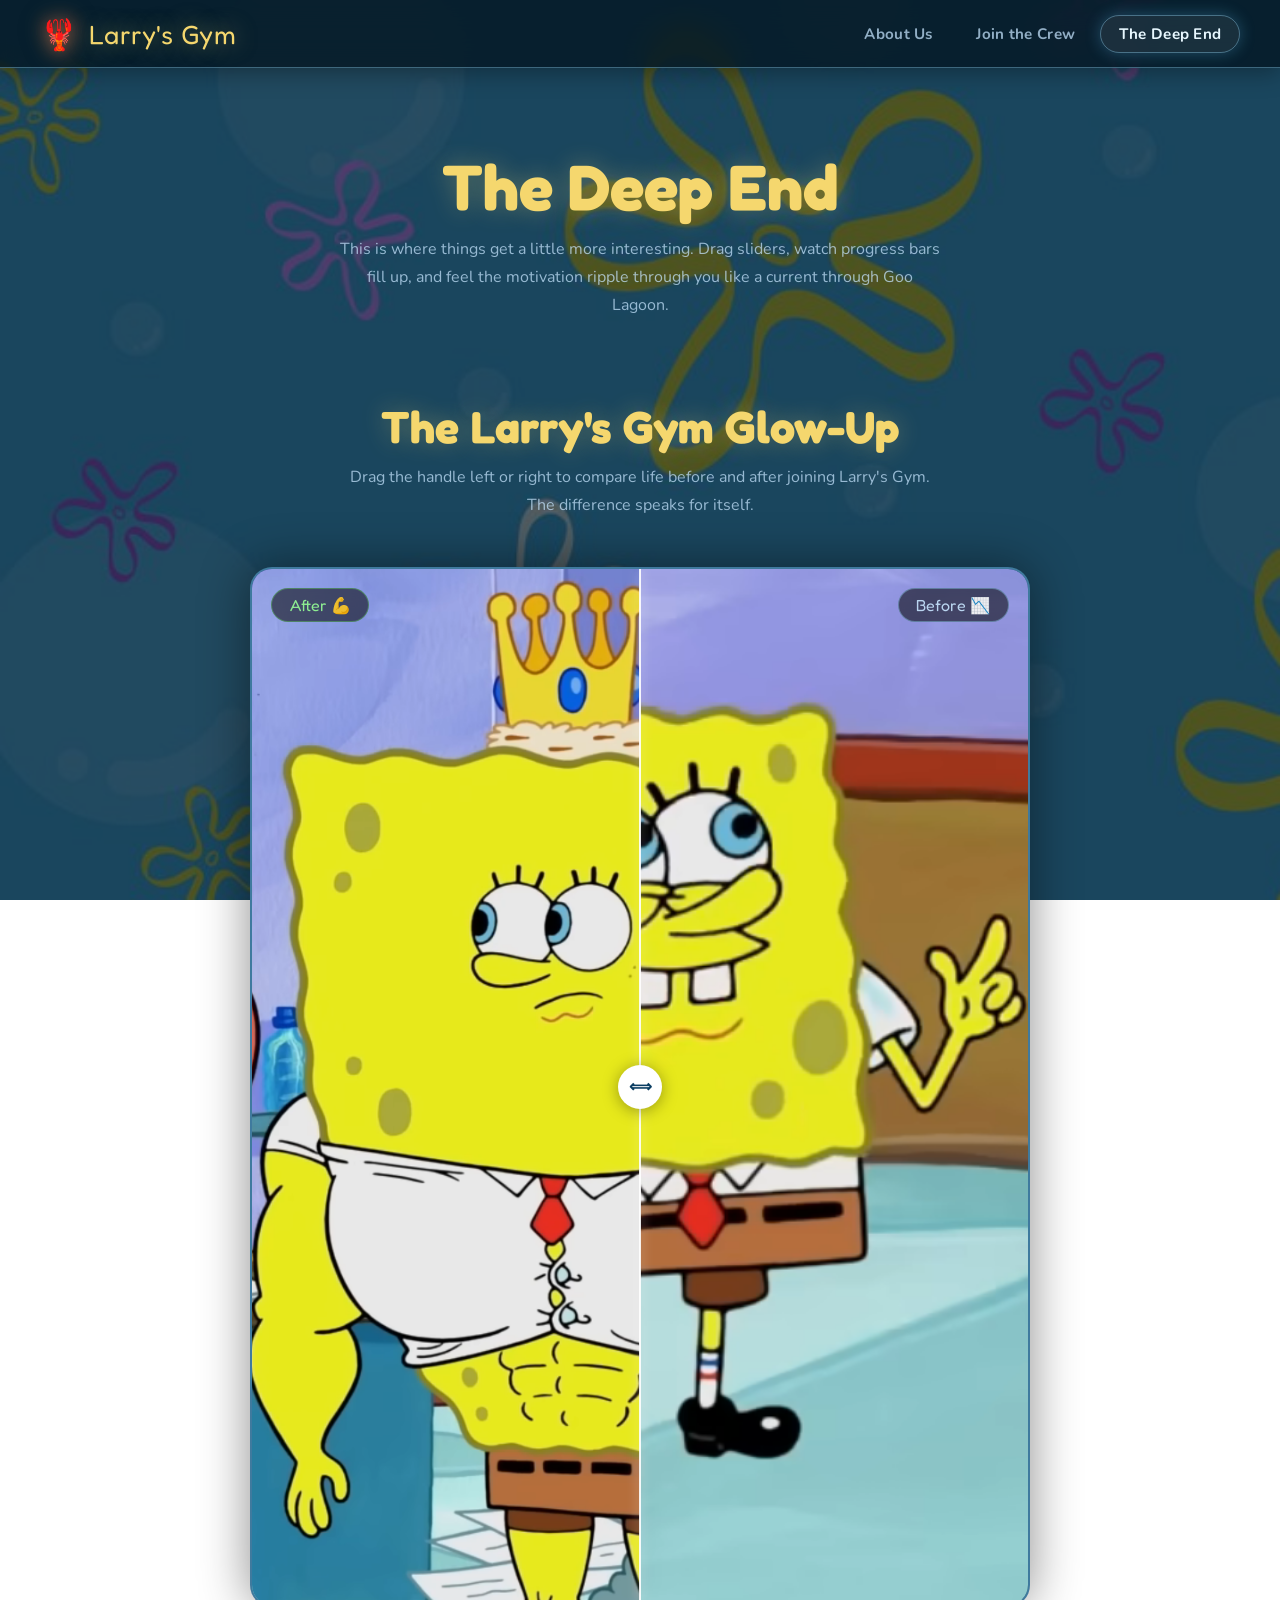
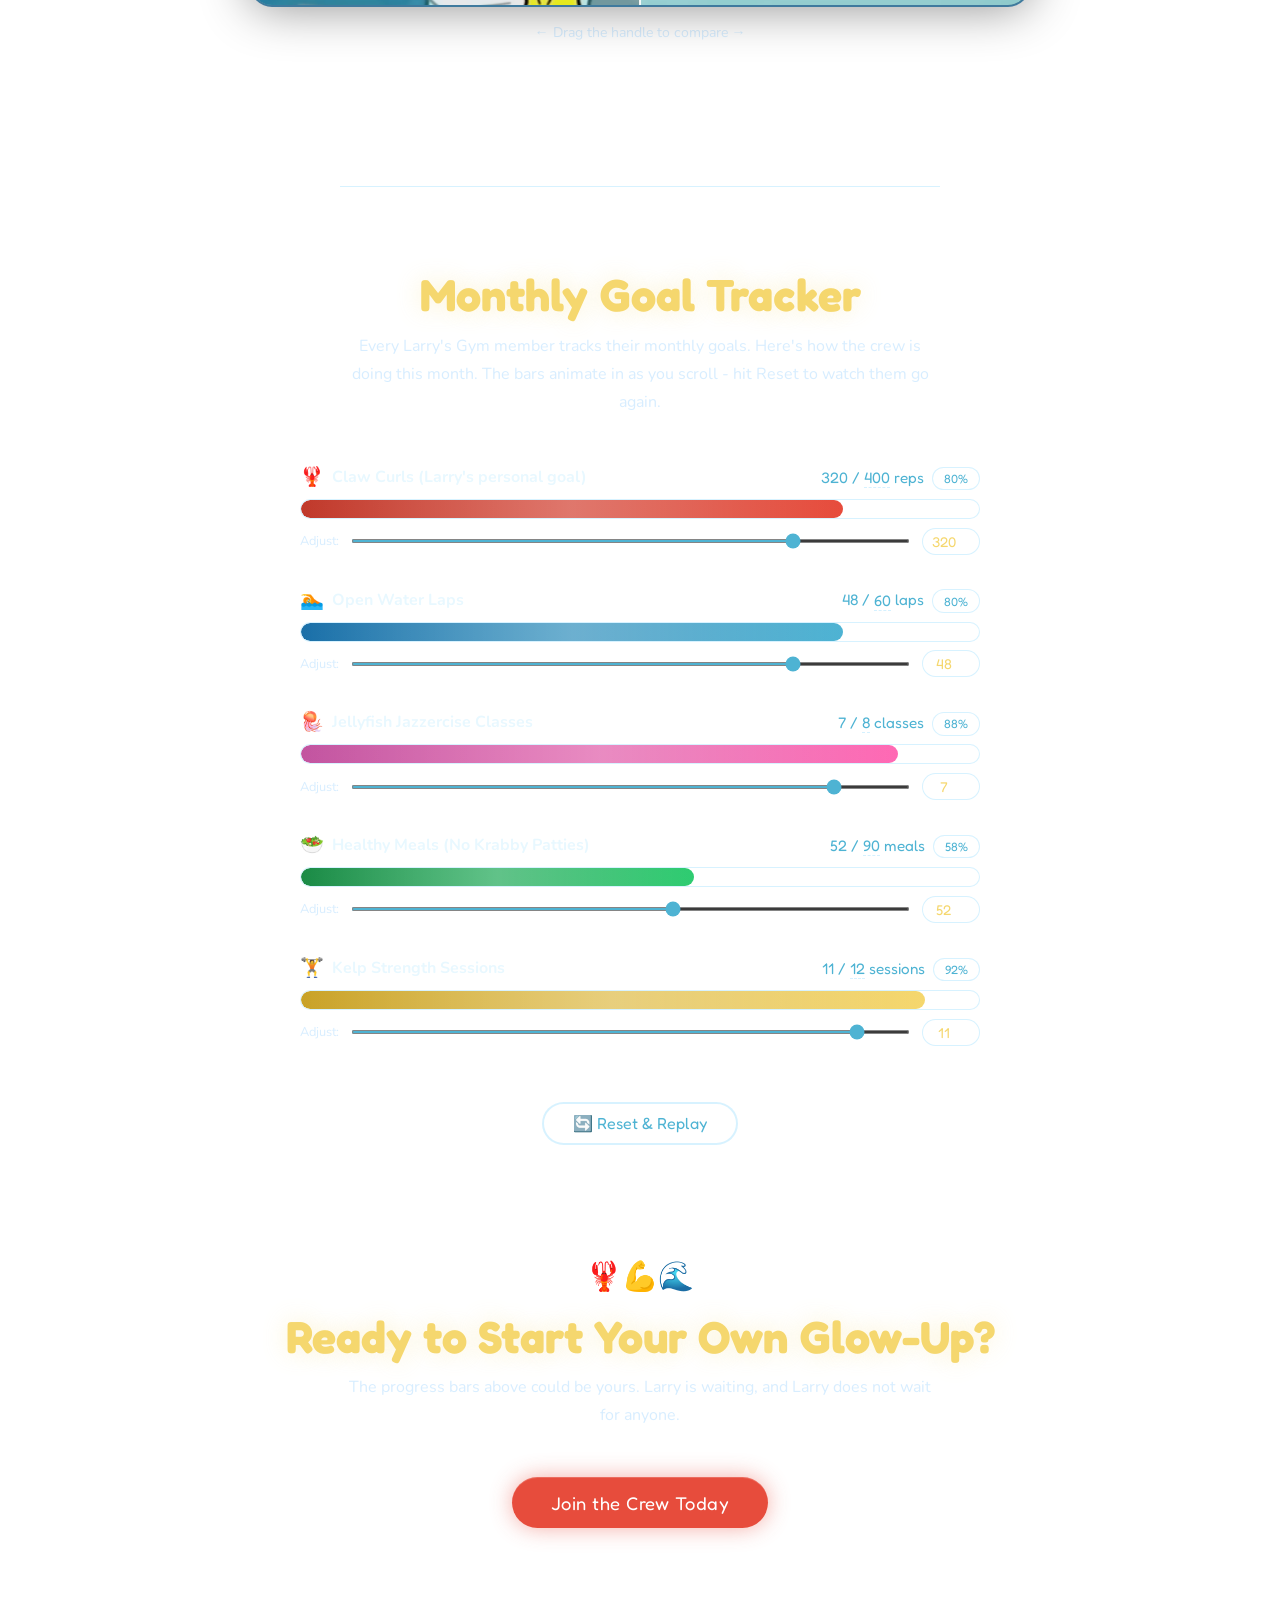
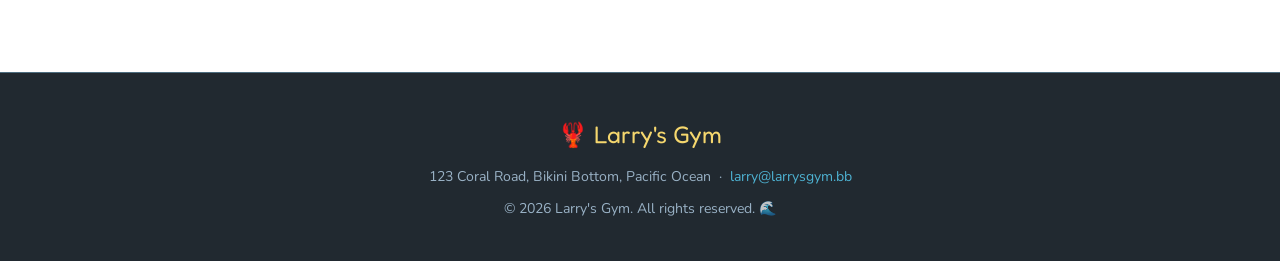
==== commit 095ddddc: "Update creativity.html" ====
--- a/creativity.html
+++ b/creativity.html
@@ -8,56 +8,6 @@
 
   <!-- A couple of extra styles that only apply to this page -->
   <style>
-    /* Workout-of-the-day card that pops in */
-    .wod-card {
-      background: var(--bubble-fill);
-      border: 1px solid var(--bubble-border);
-      border-radius: 20px;
-      padding: 2rem;
-      text-align: center;
-      backdrop-filter: blur(12px);
-      max-width: 500px;
-      margin: 0 auto;
-      transition: all 0.4s ease;
-    }
-
-    .wod-exercise {
-      font-family: 'Fredoka One', cursive;
-      font-size: 2rem;
-      color: var(--sandy);
-      margin: 1rem 0 0.5rem;
-      text-shadow: 0 0 20px rgba(245,215,110,0.3);
-    }
-
-    .wod-desc {
-      color: var(--text-muted);
-      font-size: 0.95rem;
-      line-height: 1.7;
-    }
-
-    .wod-reps {
-      display: inline-block;
-      margin-top: 0.75rem;
-      padding: 0.4rem 1.4rem;
-      border-radius: 50px;
-      background: rgba(192,57,43,0.2);
-      border: 1px solid rgba(231,76,60,0.4);
-      color: var(--coral-soft);
-      font-family: 'Fredoka One', cursive;
-      font-size: 1rem;
-    }
-
-    /* Spinning Larry loader for the WOD reveal */
-    .wod-loader {
-      font-size: 3rem;
-      animation: lobsterSpin 0.8s linear;
-    }
-
-    @keyframes lobsterSpin {
-      from { transform: rotate(0deg); }
-      to   { transform: rotate(360deg); }
-    }
-
     /* Drag instruction text below the slider */
     .drag-hint {
       text-align: center;
--- a/styles.css
+++ b/styles.css
@@ -76,64 +76,7 @@
   z-index: -3;
 }
 
-/* =============================================================
-   CAUSTIC LIGHT ("BACKWASH") OVERLAY
-   Toned down slightly since the background image already
-   provides the underwater atmosphere.
-   ============================================================= */
-.caustic-layer {
-  position: fixed;
-  inset: 0;
-  pointer-events: none;
-  z-index: -1;
-  overflow: hidden;
-}
-
-/* First layer — warm yellow caustic spots */
-.caustic-layer::before {
-  content: '';
-  position: absolute;
-  inset: -60%;
-  background-image:
-    radial-gradient(ellipse 90px 45px,  rgba(255, 255, 170, 0.12) 0%, transparent 65%),
-    radial-gradient(ellipse 55px 110px, rgba(255, 255, 170, 0.08) 0%, transparent 65%),
-    radial-gradient(ellipse 120px 60px, rgba(255, 255, 170, 0.10) 0%, transparent 65%),
-    radial-gradient(ellipse 70px 130px, rgba(255, 255, 170, 0.07) 0%, transparent 65%),
-    radial-gradient(ellipse 140px 55px, rgba(255, 255, 170, 0.09) 0%, transparent 65%),
-    radial-gradient(ellipse 50px 85px,  rgba(255, 255, 170, 0.08) 0%, transparent 65%),
-    radial-gradient(ellipse 100px 50px, rgba(255, 255, 170, 0.06) 0%, transparent 65%);
-  background-size:
-    290px 290px, 210px 370px, 370px 260px,
-    240px 340px, 310px 210px, 190px 300px, 260px 180px;
-  background-position:
-    8%  12%, 42% 28%, 74%  8%,
-    22% 58%, 62% 72%, 84% 42%, 50% 90%;
-  animation: causticDrift 16s ease-in-out infinite alternate;
-}
-
-/* Second layer — cool blue caustic spots (layered for depth) */
-.caustic-layer::after {
-  content: '';
-  position: absolute;
-  inset: -60%;
-  background-image:
-    radial-gradient(ellipse 75px 50px,  rgba(180, 240, 255, 0.07) 0%, transparent 65%),
-    radial-gradient(ellipse 60px 100px, rgba(180, 240, 255, 0.05) 0%, transparent 65%),
-    radial-gradient(ellipse 95px 60px,  rgba(180, 240, 255, 0.06) 0%, transparent 65%),
-    radial-gradient(ellipse 45px 90px,  rgba(180, 240, 255, 0.04) 0%, transparent 65%);
-  background-size: 260px 260px, 190px 320px, 340px 230px, 200px 290px;
-  background-position: 28% 18%, 64% 52%, 14% 68%, 78% 30%;
-  animation: causticDrift 11s ease-in-out infinite alternate-reverse;
-}
-
-@keyframes causticDrift {
-  0%   { transform: translate(0,     0)    rotate(0deg);    }
-  20%  { transform: translate(-1.5%, 1.2%) rotate( 0.4deg); }
-  40%  { transform: translate( 1.2%,-1.8%) rotate(-0.3deg); }
-  60%  { transform: translate(-0.8%, 2.1%) rotate( 0.6deg); }
-  80%  { transform: translate( 1.8%,-0.9%) rotate(-0.5deg); }
-  100% { transform: translate(-1%,   1.5%) rotate( 0.3deg); }
-}
+
 
 /* =============================================================
    JELLYFISH — floating background decorations
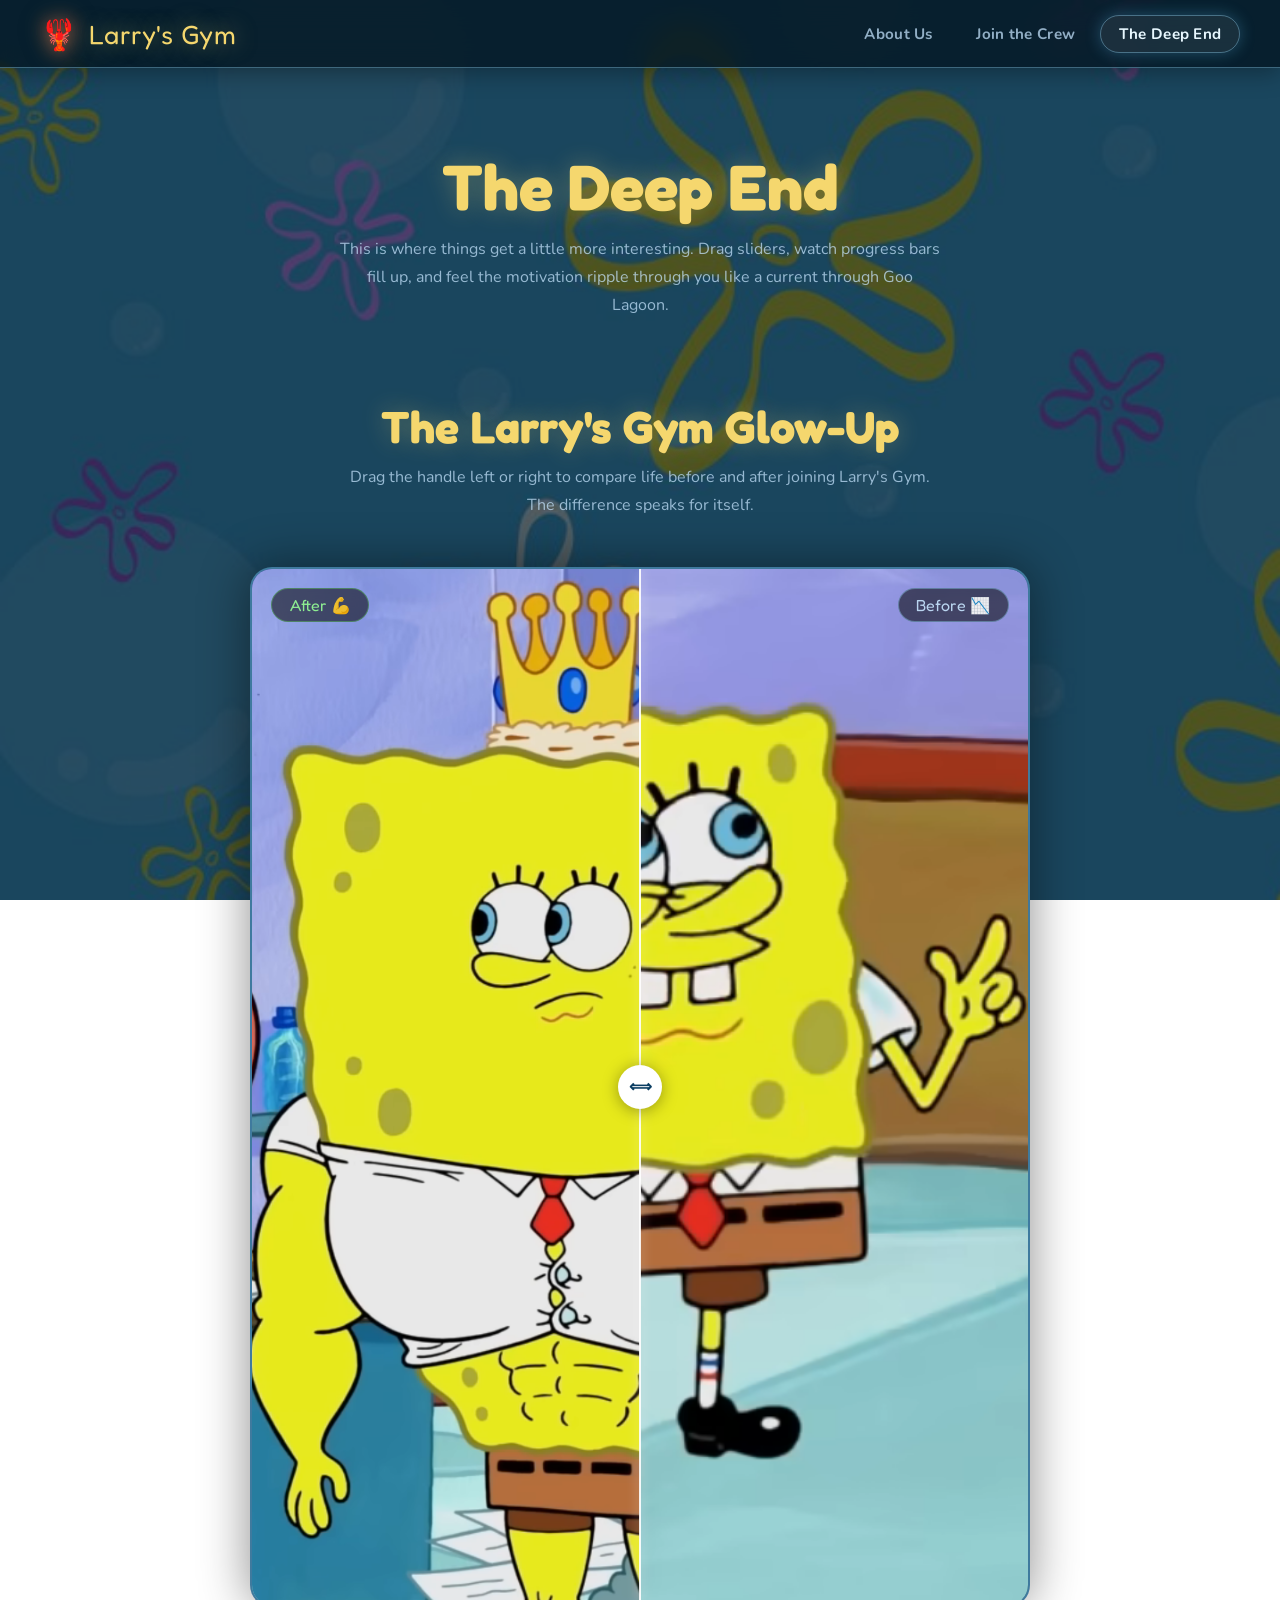
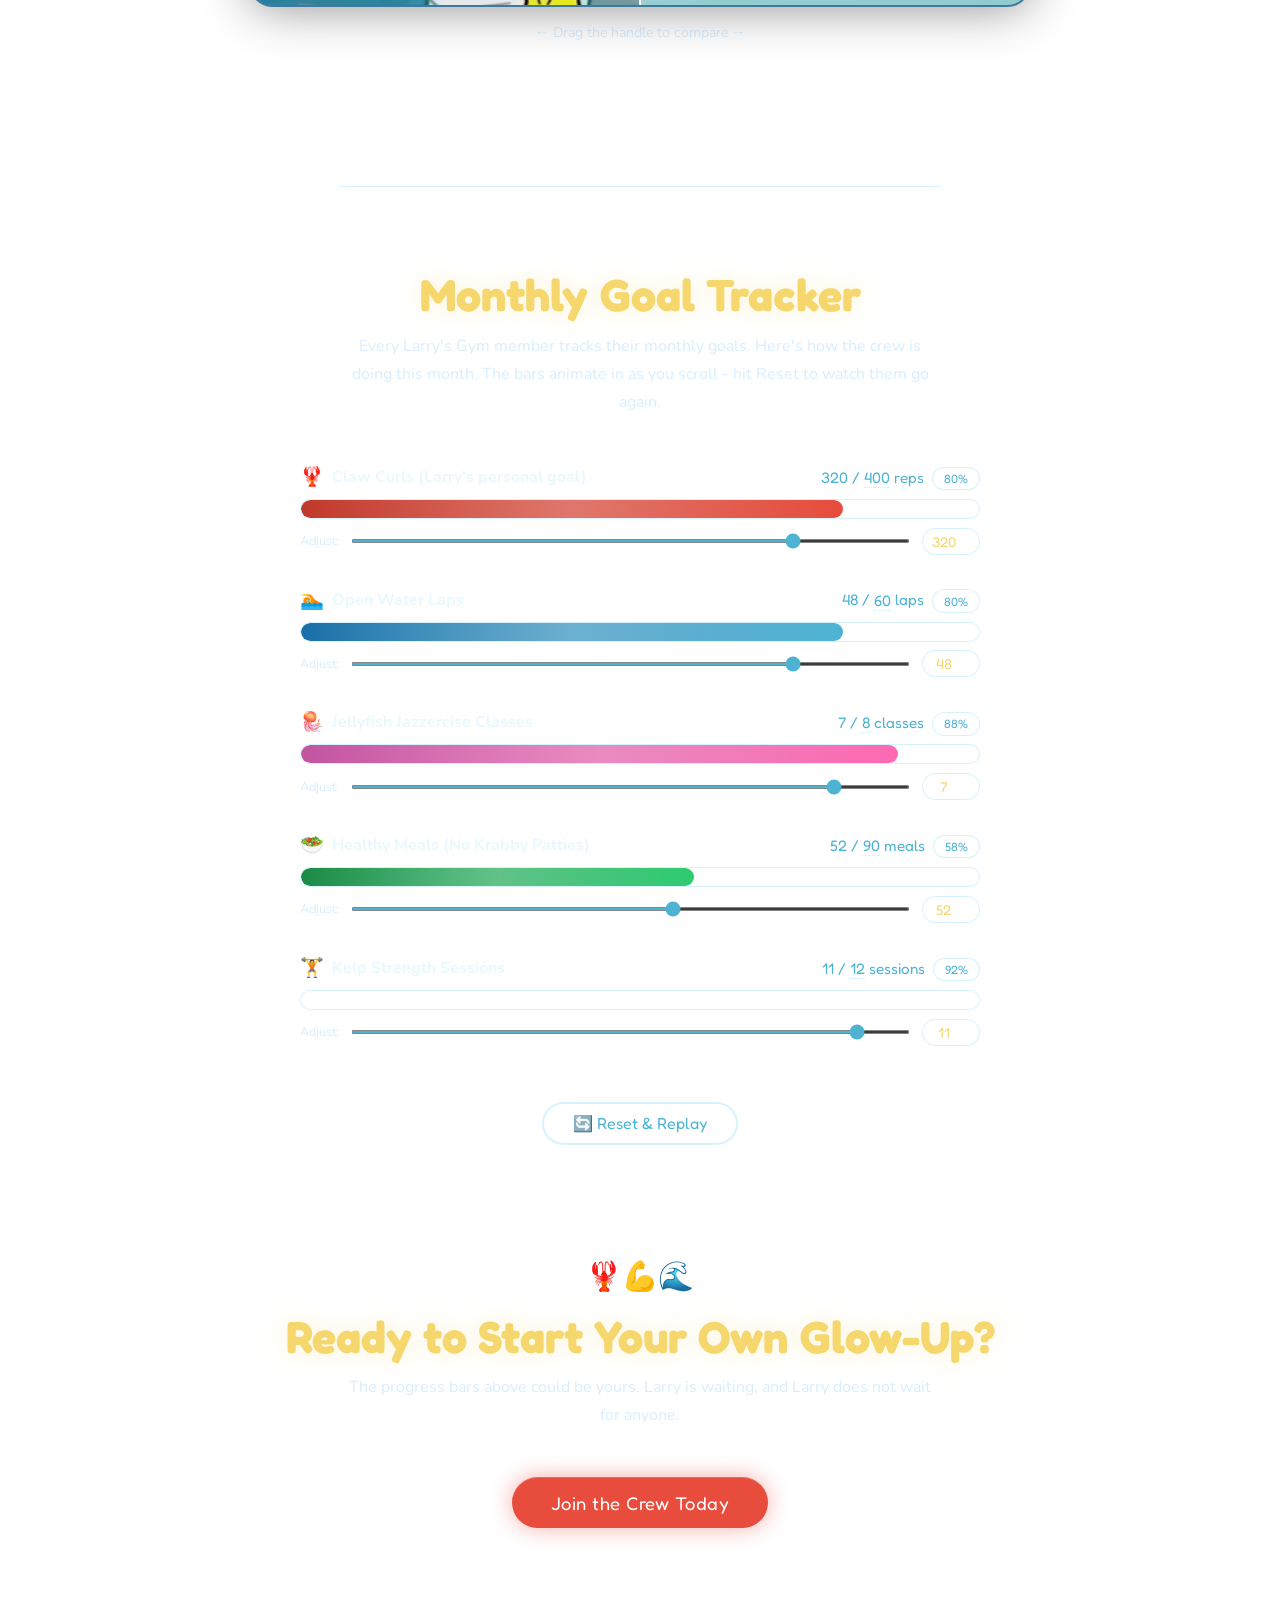
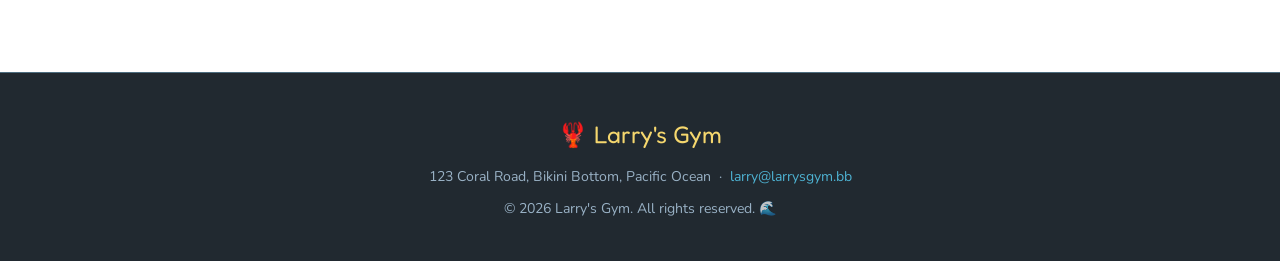
==== commit 489f8440: "Update creativity.html" ====
--- a/creativity.html
+++ b/creativity.html
@@ -26,9 +26,6 @@
   </style>
 </head>
 <body>
-
-  <!-- Caustic backwash overlay - same on every page -->
-  <div class="caustic-layer" aria-hidden="true"></div>
 
   <!-- More jellyfish on the creativity page - it's the fun page, after all -->
   <div class="jellyfish-container" aria-hidden="true">
